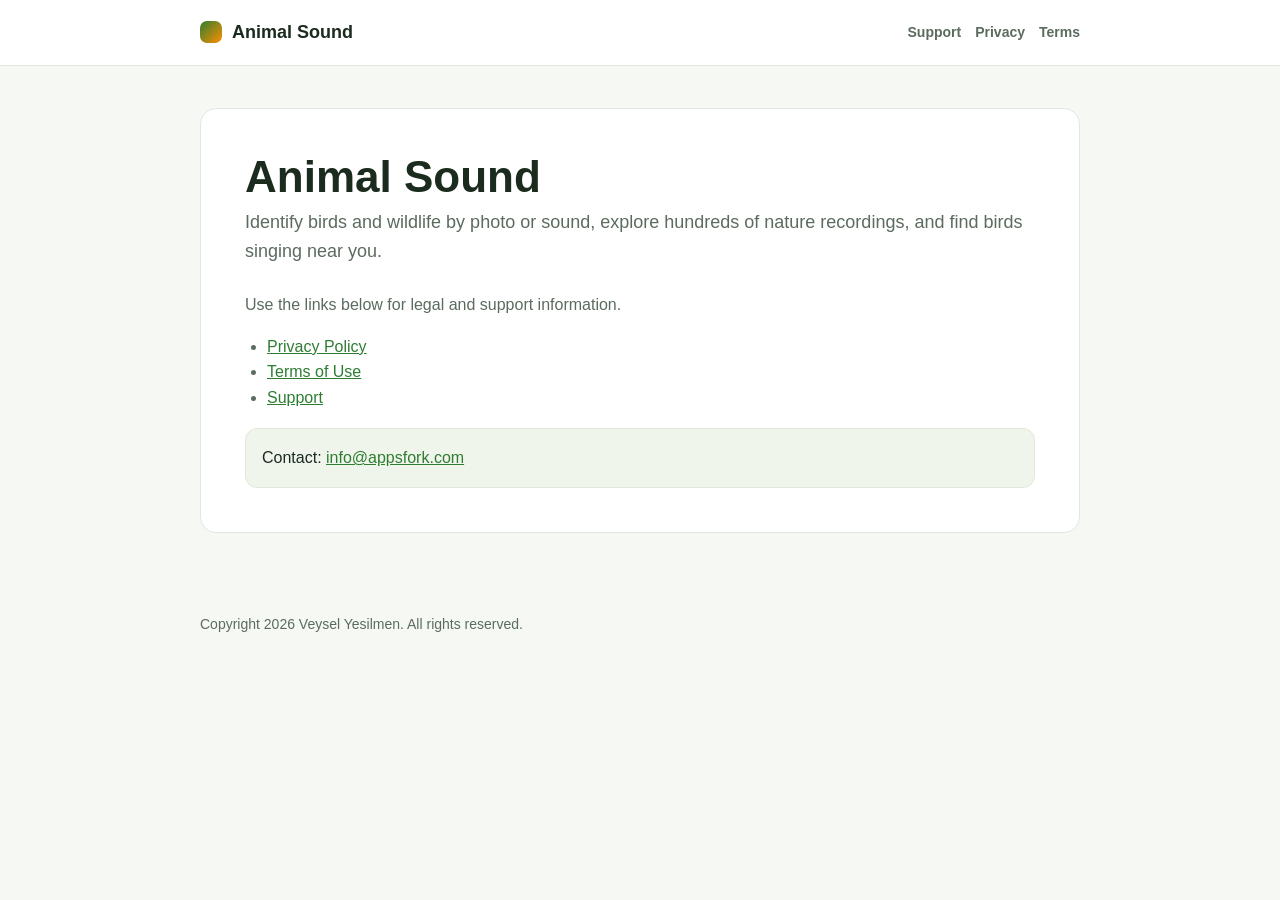
==== index.html @ cae45aab "Initial support, privacy, and terms pages for Animal Sound" ====
<!doctype html>
<html lang="en">
<head><meta charset="utf-8"/><meta name="viewport" content="width=device-width, initial-scale=1"/>
<title>Animal Sound</title><link rel="stylesheet" href="./styles.css"/></head>
<body><header><div class="wrap topbar"><a class="brand" href="./index.html"><span class="dot"></span>Animal Sound</a>
<nav aria-label="Legal and support"><a href="./support.html">Support</a><a href="./privacy.html">Privacy</a><a href="./terms.html">Terms</a></nav></div></header><main><div class="wrap"><article class="panel"><h1>Animal Sound</h1>
<p class="lead">Identify birds and wildlife by photo or sound, explore hundreds of nature recordings, and find birds singing near you.</p>
<p>Use the links below for legal and support information.</p>
<ul><li><a href="./privacy.html">Privacy Policy</a></li><li><a href="./terms.html">Terms of Use</a></li><li><a href="./support.html">Support</a></li></ul>
<div class="contact">Contact: <a href="mailto:info@appsfork.com">info@appsfork.com</a></div></article></div></main><footer><div class="wrap">Copyright 2026 Veysel Yesilmen. All rights reserved.</div></footer></body></html>
---- styles.css ----
:root{color-scheme:light;--bg:#f6f8f4;--surface:#ffffff;--surface2:#f0f5ec;--text:#1b2b1e;--muted:#5b6b5e;--line:#e0e8dd;--primary:#2e7d32;--accent:#ff8f00}
*{box-sizing:border-box}
body{margin:0;background:var(--bg);color:var(--text);font-family:-apple-system,BlinkMacSystemFont,"Segoe UI",sans-serif;line-height:1.6}
header{background:var(--surface);border-bottom:1px solid var(--line)}
.wrap{width:min(880px,calc(100% - 32px));margin:0 auto}
.topbar{display:flex;align-items:center;justify-content:space-between;gap:16px;padding:18px 0}
.brand{color:var(--text);font-size:18px;font-weight:800;text-decoration:none;display:flex;align-items:center;gap:10px}
.dot{width:22px;height:22px;border-radius:7px;background:linear-gradient(135deg,var(--primary),var(--accent));display:inline-block}
nav{display:flex;gap:14px;flex-wrap:wrap;justify-content:flex-end}
nav a{color:var(--muted);font-size:14px;font-weight:700;text-decoration:none}
nav a:hover,nav a:focus{color:var(--primary)}
main{padding:42px 0 56px}
.panel{background:var(--surface);border:1px solid var(--line);border-radius:16px;padding:clamp(24px,4vw,44px)}
h1{margin:0 0 8px;font-size:clamp(30px,6vw,44px);line-height:1.08}
h2{margin:30px 0 10px;font-size:21px;color:var(--text)}
h3{margin:22px 0 8px;font-size:17px;color:var(--text)}
p,li{color:var(--muted)}
.lead{margin:0 0 26px;color:var(--muted);font-size:18px}
a{color:var(--primary)}
ul{padding-left:22px}
.notice{margin:18px 0;padding:16px 18px;background:rgba(255,143,0,.08);border:1px solid rgba(255,143,0,.35);border-radius:12px;color:#7a4a00}
.notice strong{color:#a35c00}
.contact{margin-top:18px;padding:16px;background:var(--surface2);border:1px solid var(--line);border-radius:12px}
footer{padding:24px 0 40px;color:var(--muted);font-size:14px}
@media(max-width:560px){.topbar{align-items:flex-start;flex-direction:column}nav{justify-content:flex-start}}
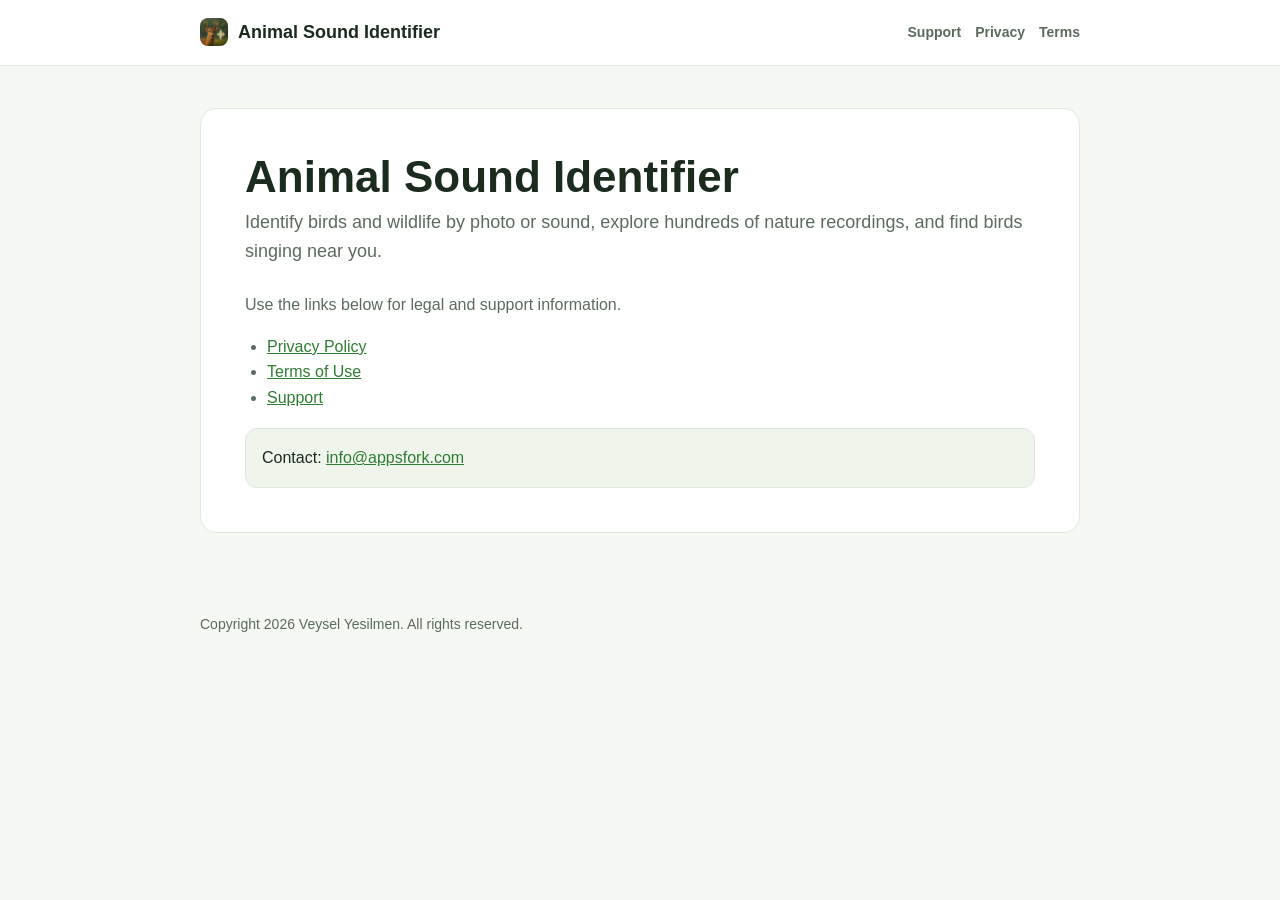
==== commit 66101003: "Use real app icon, full app name, drop Google Play mentions" ====
--- a/index.html
+++ b/index.html
@@ -1,9 +1,9 @@
 <!doctype html>
 <html lang="en">
 <head><meta charset="utf-8"/><meta name="viewport" content="width=device-width, initial-scale=1"/>
-<title>Animal Sound</title><link rel="stylesheet" href="./styles.css"/></head>
-<body><header><div class="wrap topbar"><a class="brand" href="./index.html"><span class="dot"></span>Animal Sound</a>
-<nav aria-label="Legal and support"><a href="./support.html">Support</a><a href="./privacy.html">Privacy</a><a href="./terms.html">Terms</a></nav></div></header><main><div class="wrap"><article class="panel"><h1>Animal Sound</h1>
+<title>Animal Sound Identifier</title><link rel="icon" type="image/png" href="./favicon.png"/><link rel="stylesheet" href="./styles.css"/></head>
+<body><header><div class="wrap topbar"><a class="brand" href="./index.html"><img class="brand-icon" src="./icon.png" alt="Animal Sound Identifier"/>Animal Sound Identifier</a>
+<nav aria-label="Legal and support"><a href="./support.html">Support</a><a href="./privacy.html">Privacy</a><a href="./terms.html">Terms</a></nav></div></header><main><div class="wrap"><article class="panel"><h1>Animal Sound Identifier</h1>
 <p class="lead">Identify birds and wildlife by photo or sound, explore hundreds of nature recordings, and find birds singing near you.</p>
 <p>Use the links below for legal and support information.</p>
 <ul><li><a href="./privacy.html">Privacy Policy</a></li><li><a href="./terms.html">Terms of Use</a></li><li><a href="./support.html">Support</a></li></ul>
--- a/styles.css
+++ b/styles.css
@@ -5,7 +5,7 @@
 .wrap{width:min(880px,calc(100% - 32px));margin:0 auto}
 .topbar{display:flex;align-items:center;justify-content:space-between;gap:16px;padding:18px 0}
 .brand{color:var(--text);font-size:18px;font-weight:800;text-decoration:none;display:flex;align-items:center;gap:10px}
-.dot{width:22px;height:22px;border-radius:7px;background:linear-gradient(135deg,var(--primary),var(--accent));display:inline-block}
+.brand-icon{width:28px;height:28px;border-radius:8px;object-fit:cover;display:inline-block}
 nav{display:flex;gap:14px;flex-wrap:wrap;justify-content:flex-end}
 nav a{color:var(--muted);font-size:14px;font-weight:700;text-decoration:none}
 nav a:hover,nav a:focus{color:var(--primary)}
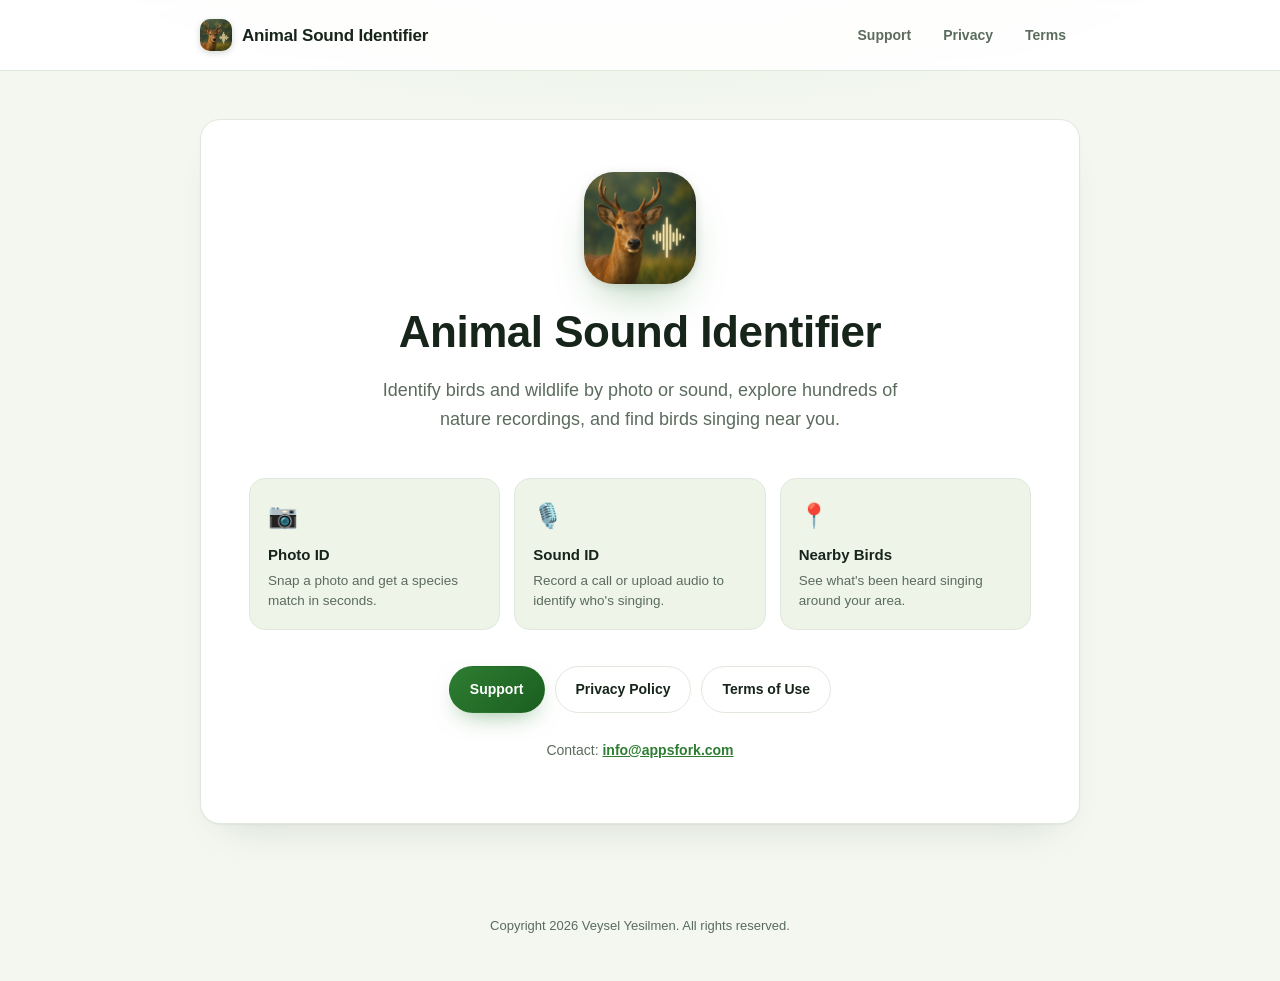
==== commit dd78e35f: "Redesign landing page as a real hero site, fix icon sizing, add cache-busting" ====
--- a/index.html
+++ b/index.html
@@ -1,10 +1,26 @@
 <!doctype html>
 <html lang="en">
 <head><meta charset="utf-8"/><meta name="viewport" content="width=device-width, initial-scale=1"/>
-<title>Animal Sound Identifier</title><link rel="icon" type="image/png" href="./favicon.png"/><link rel="stylesheet" href="./styles.css"/></head>
-<body><header><div class="wrap topbar"><a class="brand" href="./index.html"><img class="brand-icon" src="./icon.png" alt="Animal Sound Identifier"/>Animal Sound Identifier</a>
-<nav aria-label="Legal and support"><a href="./support.html">Support</a><a href="./privacy.html">Privacy</a><a href="./terms.html">Terms</a></nav></div></header><main><div class="wrap"><article class="panel"><h1>Animal Sound Identifier</h1>
+<title>Animal Sound Identifier</title><link rel="icon" type="image/png" href="./favicon.png?v=2"/><link rel="stylesheet" href="./styles.css?v=2"/></head>
+<body><header><div class="wrap topbar"><a class="brand" href="./index.html"><img class="brand-icon" src="./icon.png?v=2" alt="Animal Sound Identifier"/>Animal Sound Identifier</a>
+<nav aria-label="Legal and support"><a href="./support.html">Support</a><a href="./privacy.html">Privacy</a><a href="./terms.html">Terms</a></nav></div></header><main><div class="wrap"><article class="panel">
+<div class="hero">
+<img class="hero-icon" src="./icon.png?v=2" alt="Animal Sound Identifier app icon"/>
+<h1>Animal Sound Identifier</h1>
 <p class="lead">Identify birds and wildlife by photo or sound, explore hundreds of nature recordings, and find birds singing near you.</p>
-<p>Use the links below for legal and support information.</p>
-<ul><li><a href="./privacy.html">Privacy Policy</a></li><li><a href="./terms.html">Terms of Use</a></li><li><a href="./support.html">Support</a></li></ul>
-<div class="contact">Contact: <a href="mailto:info@appsfork.com">info@appsfork.com</a></div></article></div></main><footer><div class="wrap">Copyright 2026 Veysel Yesilmen. All rights reserved.</div></footer></body></html>
+</div>
+
+<div class="feature-grid">
+<div class="feature"><span class="emoji">📷</span><h3>Photo ID</h3><p>Snap a photo and get a species match in seconds.</p></div>
+<div class="feature"><span class="emoji">🎙️</span><h3>Sound ID</h3><p>Record a call or upload audio to identify who's singing.</p></div>
+<div class="feature"><span class="emoji">📍</span><h3>Nearby Birds</h3><p>See what's been heard singing around your area.</p></div>
+</div>
+
+<div class="button-row">
+<a class="btn btn-primary" href="./support.html">Support</a>
+<a class="btn btn-ghost" href="./privacy.html">Privacy Policy</a>
+<a class="btn btn-ghost" href="./terms.html">Terms of Use</a>
+</div>
+
+<p class="contact-line" style="text-align:center">Contact: <a href="mailto:info@appsfork.com">info@appsfork.com</a></p>
+</article></div></main><footer><div class="wrap">Copyright 2026 Veysel Yesilmen. All rights reserved.</div></footer></body></html>
--- a/styles.css
+++ b/styles.css
@@ -1,18 +1,21 @@
-:root{color-scheme:light;--bg:#f6f8f4;--surface:#ffffff;--surface2:#f0f5ec;--text:#1b2b1e;--muted:#5b6b5e;--line:#e0e8dd;--primary:#2e7d32;--accent:#ff8f00}
+:root{color-scheme:light;--bg:#f3f7ef;--surface:#ffffff;--surface2:#eef4e8;--text:#16241a;--muted:#5b6b5e;--line:#e0e8dd;--primary:#2e7d32;--primary-dark:#1b5e20;--accent:#ff8f00}
 *{box-sizing:border-box}
-body{margin:0;background:var(--bg);color:var(--text);font-family:-apple-system,BlinkMacSystemFont,"Segoe UI",sans-serif;line-height:1.6}
-header{background:var(--surface);border-bottom:1px solid var(--line)}
+body{margin:0;background:
+    radial-gradient(1100px 420px at 50% -140px,rgba(46,125,50,.10),transparent 60%),
+    var(--bg);
+  color:var(--text);font-family:-apple-system,BlinkMacSystemFont,"Segoe UI",sans-serif;line-height:1.6}
+header{background:rgba(255,255,255,.9);backdrop-filter:blur(6px);border-bottom:1px solid var(--line);position:sticky;top:0;z-index:10}
 .wrap{width:min(880px,calc(100% - 32px));margin:0 auto}
-.topbar{display:flex;align-items:center;justify-content:space-between;gap:16px;padding:18px 0}
-.brand{color:var(--text);font-size:18px;font-weight:800;text-decoration:none;display:flex;align-items:center;gap:10px}
-.brand-icon{width:28px;height:28px;border-radius:8px;object-fit:cover;display:inline-block}
-nav{display:flex;gap:14px;flex-wrap:wrap;justify-content:flex-end}
-nav a{color:var(--muted);font-size:14px;font-weight:700;text-decoration:none}
-nav a:hover,nav a:focus{color:var(--primary)}
-main{padding:42px 0 56px}
-.panel{background:var(--surface);border:1px solid var(--line);border-radius:16px;padding:clamp(24px,4vw,44px)}
-h1{margin:0 0 8px;font-size:clamp(30px,6vw,44px);line-height:1.08}
-h2{margin:30px 0 10px;font-size:21px;color:var(--text)}
+.topbar{display:flex;align-items:center;justify-content:space-between;gap:16px;padding:16px 0}
+.brand{color:var(--text);font-size:17px;font-weight:800;text-decoration:none;display:flex;align-items:center;gap:10px;letter-spacing:-.2px}
+.brand-icon{width:32px;height:32px;border-radius:10px;object-fit:cover;display:inline-block;box-shadow:0 2px 6px rgba(22,36,26,.18)}
+nav{display:flex;gap:4px;flex-wrap:wrap;justify-content:flex-end}
+nav a{color:var(--muted);font-size:14px;font-weight:700;text-decoration:none;padding:8px 14px;border-radius:999px;transition:background .15s,color .15s}
+nav a:hover,nav a:focus{color:var(--primary-dark);background:var(--surface2)}
+main{padding:48px 0 64px}
+.panel{background:var(--surface);border:1px solid var(--line);border-radius:20px;padding:clamp(24px,4vw,48px);box-shadow:0 1px 2px rgba(22,36,26,.04),0 20px 40px -24px rgba(22,36,26,.16)}
+h1{margin:0 0 8px;font-size:clamp(30px,6vw,44px);line-height:1.08;letter-spacing:-.5px}
+h2{margin:32px 0 10px;font-size:21px;color:var(--text)}
 h3{margin:22px 0 8px;font-size:17px;color:var(--text)}
 p,li{color:var(--muted)}
 .lead{margin:0 0 26px;color:var(--muted);font-size:18px}
@@ -21,5 +24,28 @@
 .notice{margin:18px 0;padding:16px 18px;background:rgba(255,143,0,.08);border:1px solid rgba(255,143,0,.35);border-radius:12px;color:#7a4a00}
 .notice strong{color:#a35c00}
 .contact{margin-top:18px;padding:16px;background:var(--surface2);border:1px solid var(--line);border-radius:12px}
-footer{padding:24px 0 40px;color:var(--muted);font-size:14px}
-@media(max-width:560px){.topbar{align-items:flex-start;flex-direction:column}nav{justify-content:flex-start}}
+footer{padding:28px 0 44px;color:var(--muted);font-size:13px;text-align:center}
+
+/* Landing page hero */
+.hero{display:flex;flex-direction:column;align-items:center;text-align:center;gap:6px;padding:4px 0 8px}
+.hero-icon{width:112px;height:112px;border-radius:30px;object-fit:cover;box-shadow:0 22px 44px -16px rgba(46,125,50,.4),0 2px 10px rgba(22,36,26,.12);margin-bottom:18px}
+.hero h1{margin:0}
+.hero .lead{max-width:520px;margin:14px auto 0}
+
+.feature-grid{display:grid;grid-template-columns:repeat(auto-fit,minmax(160px,1fr));gap:14px;margin:36px 0}
+.feature{background:var(--surface2);border:1px solid var(--line);border-radius:16px;padding:18px;text-align:left}
+.feature .emoji{font-size:24px;display:block;margin-bottom:8px}
+.feature h3{margin:0 0 4px;font-size:15px;color:var(--text)}
+.feature p{margin:0;font-size:13.5px;line-height:1.5}
+
+.button-row{display:flex;flex-wrap:wrap;gap:10px;justify-content:center;margin-top:6px}
+.btn{display:inline-flex;align-items:center;gap:6px;padding:11px 20px;border-radius:999px;font-weight:700;font-size:14px;text-decoration:none;border:1px solid var(--line);transition:transform .15s,box-shadow .15s}
+.btn-primary{background:linear-gradient(135deg,var(--primary),var(--primary-dark));color:#fff;border-color:transparent;box-shadow:0 10px 24px -10px rgba(46,125,50,.55)}
+.btn-primary:hover{transform:translateY(-1px)}
+.btn-ghost{background:var(--surface);color:var(--text)}
+.btn-ghost:hover{background:var(--surface2)}
+
+.contact-line{margin-top:26px;color:var(--muted);font-size:14px}
+.contact-line a{font-weight:700}
+
+@media(max-width:560px){.topbar{align-items:flex-start;flex-direction:column}nav{justify-content:flex-start;margin-left:-14px}}
